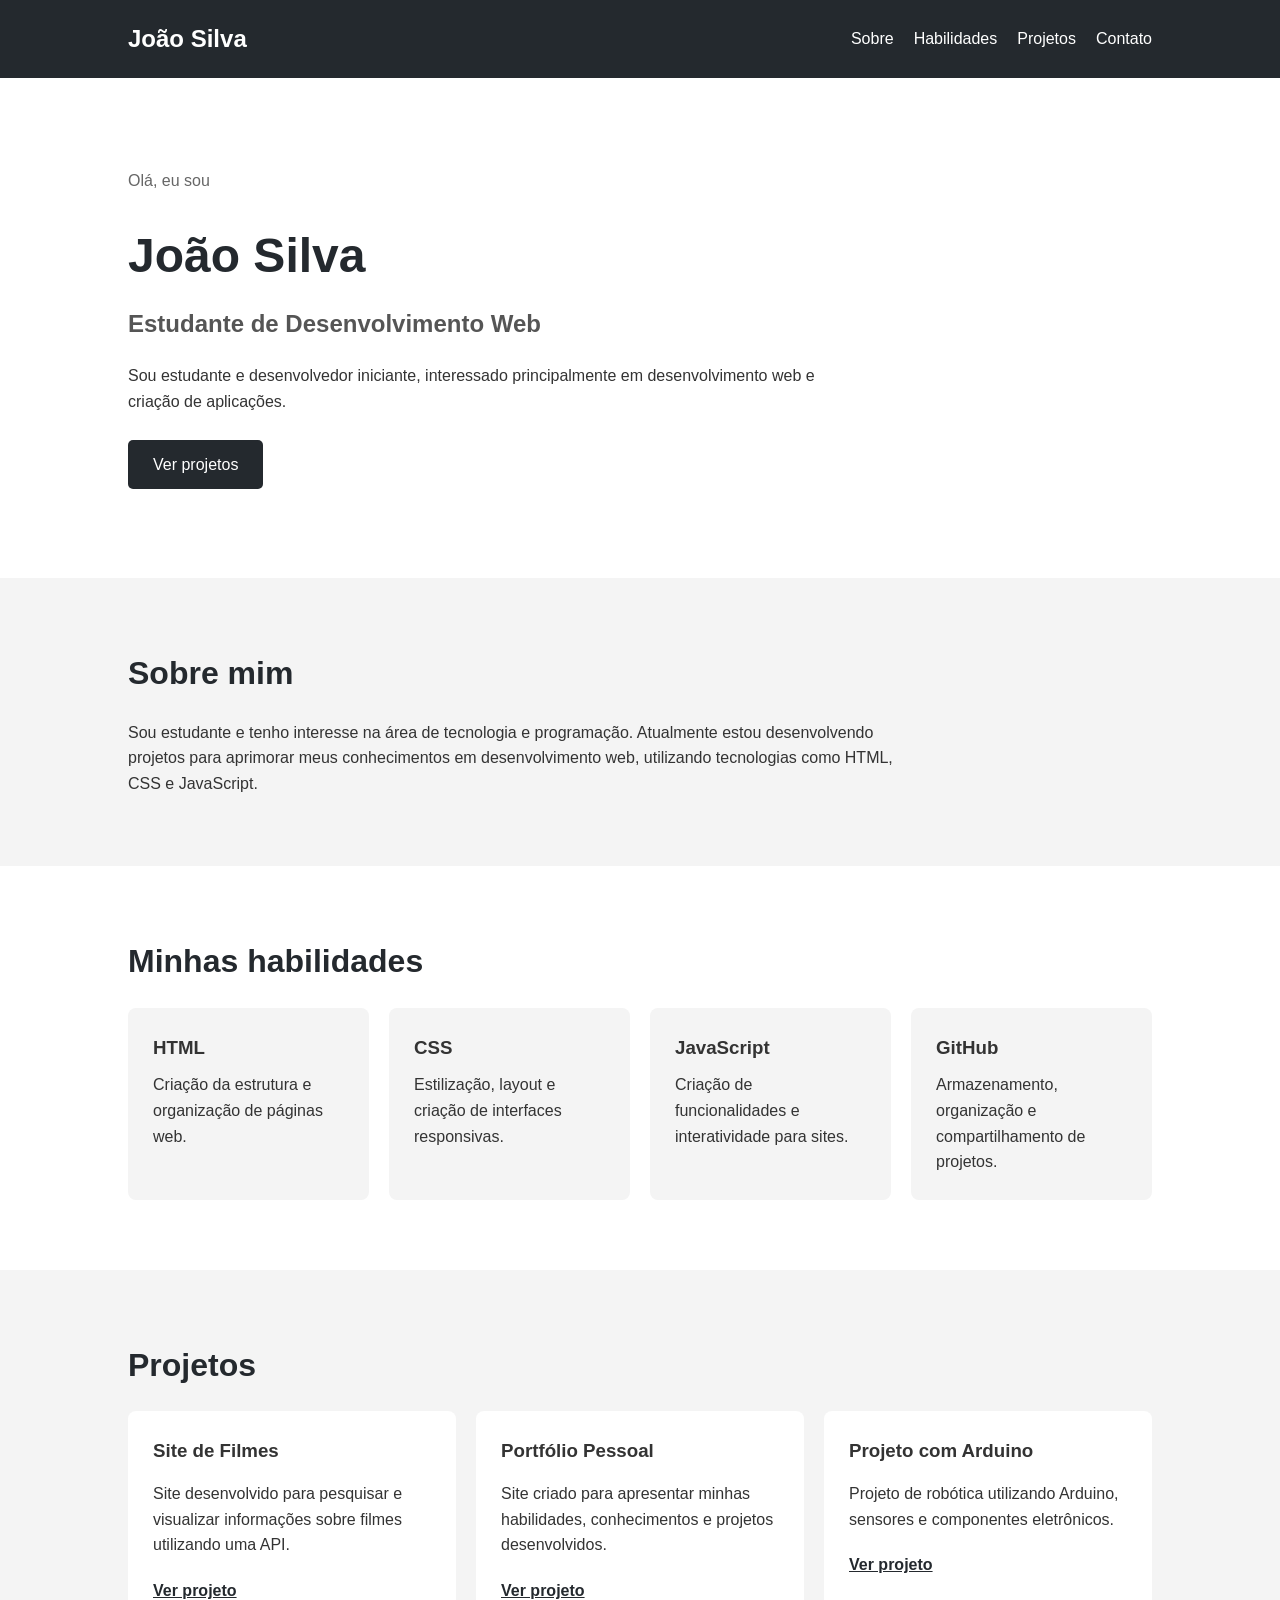
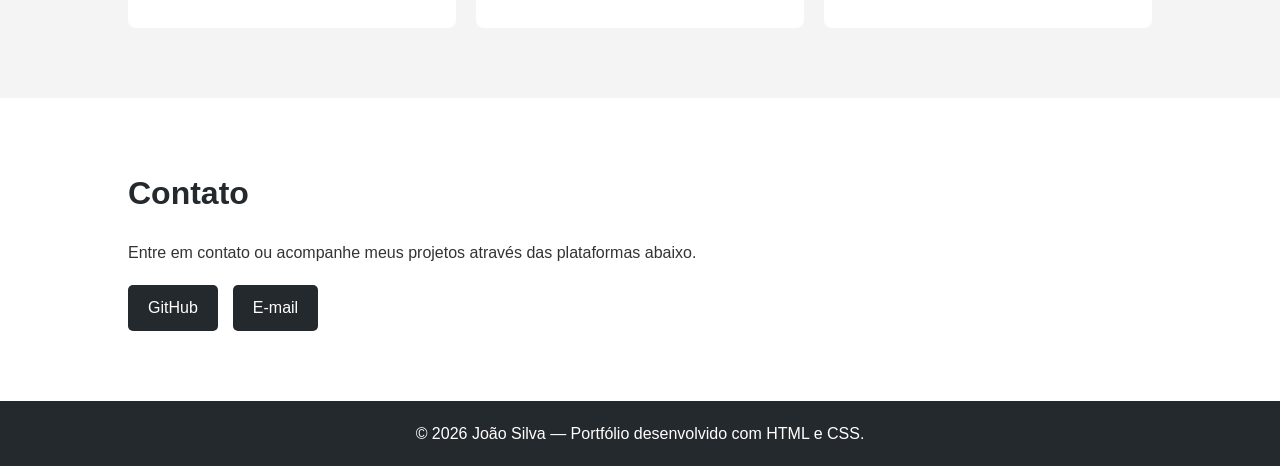
==== index.html @ eccd1149 "Segundo commit" ====
<!DOCTYPE html>
 <html lang="pt-BR"> 
  <head> 
    <meta charset="UTF-8"> 
    <meta name="viewport" content="width=device-width, initial-scale=1.0"> 
    <title>Portfólio | João Silva</title> 
    <link rel="stylesheet" href="style.css"> 
  </head> 
  <body> <!-- MENU --> 
    <header> 
      <nav> 
        <h1>João Silva</h1> 
        <ul> 
          <li>
            <a href="#sobre">Sobre</a>
          </li> 
          <li>
            <a href="#habilidades">Habilidades</a>
          </li> 
          <li>
            <a href="#projetos">Projetos</a>
          </li> 
          <li>
            <a href="#contato">Contato</a>
          </li> 
        </ul> 
      </nav> 
    </header> <!-- APRESENTAÇÃO --> 
    <section class="inicio"> 
      <div> <p class="ola">Olá, eu sou</p> 
        <h2>João Silva</h2> <h3>Estudante de Desenvolvimento Web</h3> 
        <p> Sou estudante e desenvolvedor iniciante, interessado principalmente em desenvolvimento web e criação de aplicações. </p> 
        <a href="#projetos" class="botao"> Ver projetos </a> 
      </div> </section> <!-- SOBRE --> 
      <section id="sobre"> 
        <h2>Sobre mim</h2> 
        <p> Sou estudante e tenho interesse na área de tecnologia e programação. Atualmente estou desenvolvendo projetos para aprimorar meus conhecimentos em desenvolvimento web, utilizando tecnologias como HTML, CSS e JavaScript. </p> 
      </section> <!-- HABILIDADES --> 
      <section id="habilidades"> 
        <h2>Minhas habilidades</h2> 
        <div class="habilidades"> 
          <div class="card"> 
            <h3>HTML</h3> 
            <p> Criação da estrutura e organização de páginas web. </p> 
          </div> 
          <div class="card"> 
            <h3>CSS</h3> 
            <p> Estilização, layout e criação de interfaces responsivas. </p> 
          </div> 
          <div class="card"> 
            <h3>JavaScript</h3> 
            <p> Criação de funcionalidades e interatividade para sites. </p> 
          </div> 
          <div class="card"> 
            <h3>GitHub</h3> 
            <p> Armazenamento, organização e compartilhamento de projetos. </p> 
          </div> 
        </div> 
      </section> <!-- PROJETOS --> 
      <section id="projetos"> 
        <h2>Projetos</h2> 
        <div class="projetos"> 
          <div class="projeto"> 
            <h3>Site de Filmes</h3> 
            <p> Site desenvolvido para pesquisar e visualizar informações sobre filmes utilizando uma API. </p> 
            <a href="#">Ver projeto</a> 
          </div> 
          <div class="projeto"> 
            <h3>Portfólio Pessoal</h3> 
            <p> Site criado para apresentar minhas habilidades, conhecimentos e projetos desenvolvidos. </p> 
            <a href="#">Ver projeto</a> 
          </div> <div class="projeto"> 
            <h3>Projeto com Arduino</h3> 
            <p> Projeto de robótica utilizando Arduino, sensores e componentes eletrônicos. </p> 
            <a href="#">Ver projeto</a> 
          </div> 
        </div> 
      </section> <!-- CONTATO --> 
      <section id="contato"> 
        <h2>Contato</h2> 
        <p> Entre em contato ou acompanhe meus projetos através das plataformas abaixo. </p> 
        <div class="links"> 
          <a href="https://github.com/" target="_blank"> GitHub </a> 
          <a href="mailto:joao@email.com"> E-mail </a> 
        </div> 
      </section> <!-- RODAPÉ --> 
      <footer> 
        <p> © 2026 João Silva — Portfólio desenvolvido com HTML e CSS. </p> 
      </footer> 
    </body> 
    </html>
---- style.css ----
* { margin: 0; padding: 0; box-sizing: border-box; } html { scroll-behavior: smooth; } body { font-family: Arial, sans-serif; background-color: #f4f4f4; color: #333; line-height: 1.6; } /* MENU */ header { background-color: #24292e; color: white; padding: 20px 10%; } nav { display: flex; justify-content: space-between; align-items: center; } nav ul { display: flex; list-style: none; gap: 20px; } nav a { color: white; text-decoration: none; } nav a:hover { text-decoration: underline; } /* SEÇÃO INICIAL */ .inicio { min-height: 500px; display: flex; align-items: center; padding: 60px 10%; background-color: #ffffff; } .inicio div { max-width: 700px; } .ola { color: #666; } .inicio h2 { font-size: 48px; margin: 10px 0; color: #24292e; } .inicio h3 { font-size: 24px; color: #555; margin-bottom: 20px; } .inicio p { margin-bottom: 25px; } /* BOTÃO */ .botao { display: inline-block; background-color: #24292e; color: white; padding: 12px 25px; border-radius: 5px; text-decoration: none; } .botao:hover { background-color: #444; } /* SEÇÕES */ section:not(.inicio) { padding: 70px 10%; } section h2 { font-size: 32px; margin-bottom: 20px; color: #24292e; } /* SOBRE */ #sobre { background-color: #f4f4f4; } #sobre p { max-width: 800px; } /* HABILIDADES */ #habilidades { background-color: white; } .habilidades { display: grid; grid-template-columns: repeat(4, 1fr); gap: 20px; } .card { background-color: #f4f4f4; padding: 25px; border-radius: 8px; } .card h3 { margin-bottom: 10px; } /* PROJETOS */ #projetos { background-color: #f4f4f4; } .projetos { display: grid; grid-template-columns: repeat(3, 1fr); gap: 20px; } .projeto { background-color: white; padding: 25px; border-radius: 8px; } .projeto h3 { margin-bottom: 15px; } .projeto p { margin-bottom: 20px; } .projeto a { color: #24292e; font-weight: bold; } /* CONTATO */ #contato { background-color: white; } .links { margin-top: 20px; display: flex; gap: 15px; } .links a { background-color: #24292e; color: white; padding: 10px 20px; text-decoration: none; border-radius: 5px; } /* RODAPÉ */ footer { text-align: center; background-color: #24292e; color: white; padding: 20px; } /* RESPONSIVIDADE */ @media (max-width: 800px) { nav { flex-direction: column; gap: 15px; } nav ul { flex-wrap: wrap; justify-content: center; } .habilidades { grid-template-columns: repeat(2, 1fr); } .projetos { grid-template-columns: 1fr; } .inicio h2 { font-size: 38px; } } @media (max-width: 500px) { .habilidades { grid-template-columns: 1fr; } .inicio h2 { font-size: 32px; } }
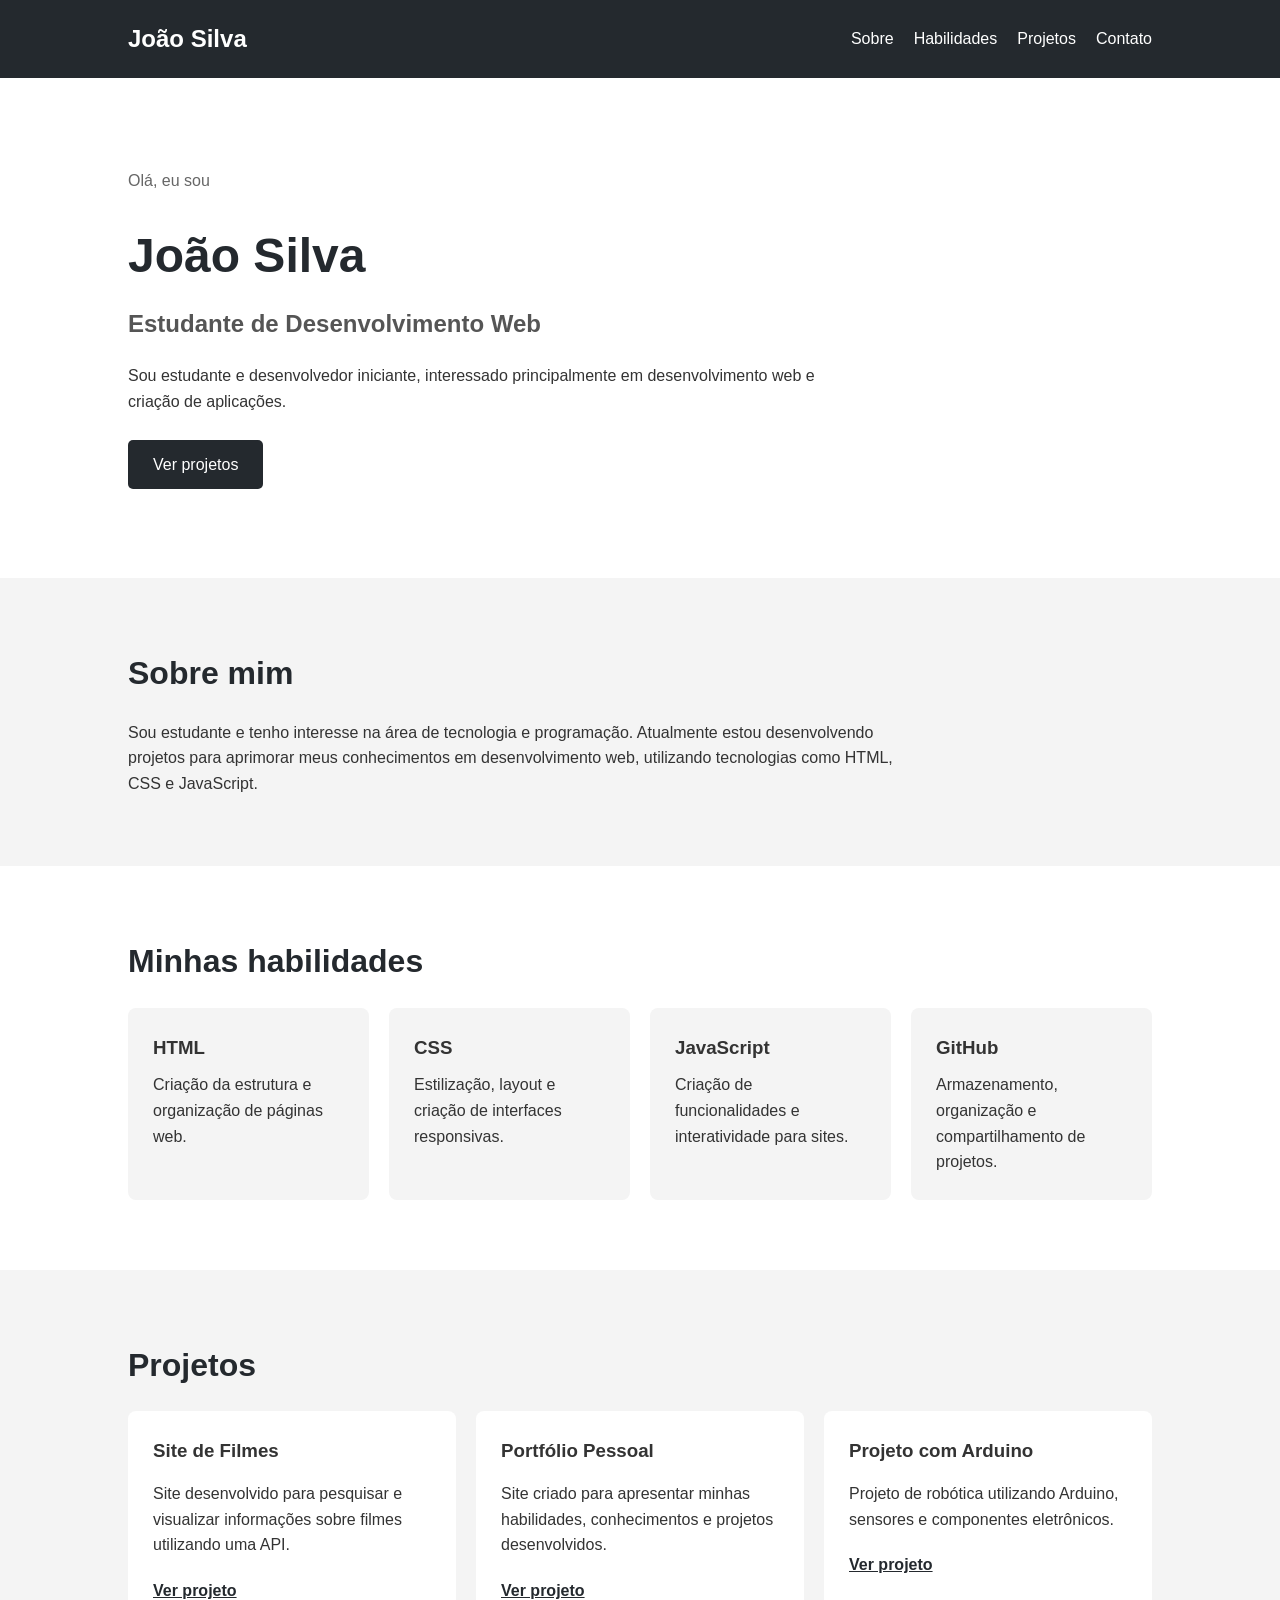
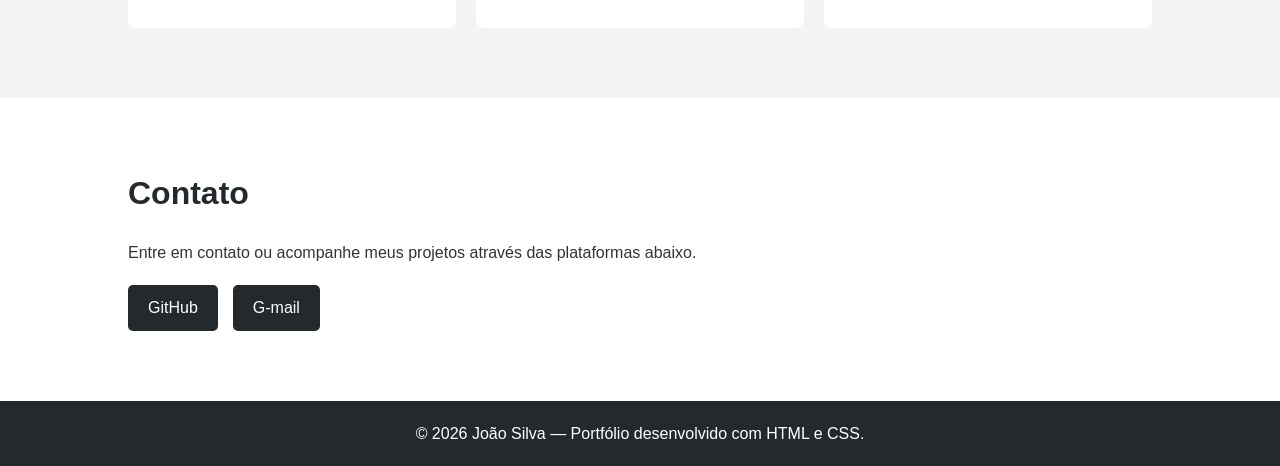
==== commit c71ed19e: "sadasçdasf" ====
--- a/index.html
+++ b/index.html
@@ -81,7 +81,7 @@
         <p> Entre em contato ou acompanhe meus projetos através das plataformas abaixo. </p> 
         <div class="links"> 
           <a href="https://github.com/" target="_blank"> GitHub </a> 
-          <a href="mailto:joao@email.com"> E-mail </a> 
+          <a href="mailto:joao@gmail.com"> G-mail </a> 
         </div> 
       </section> <!-- RODAPÉ --> 
       <footer> 
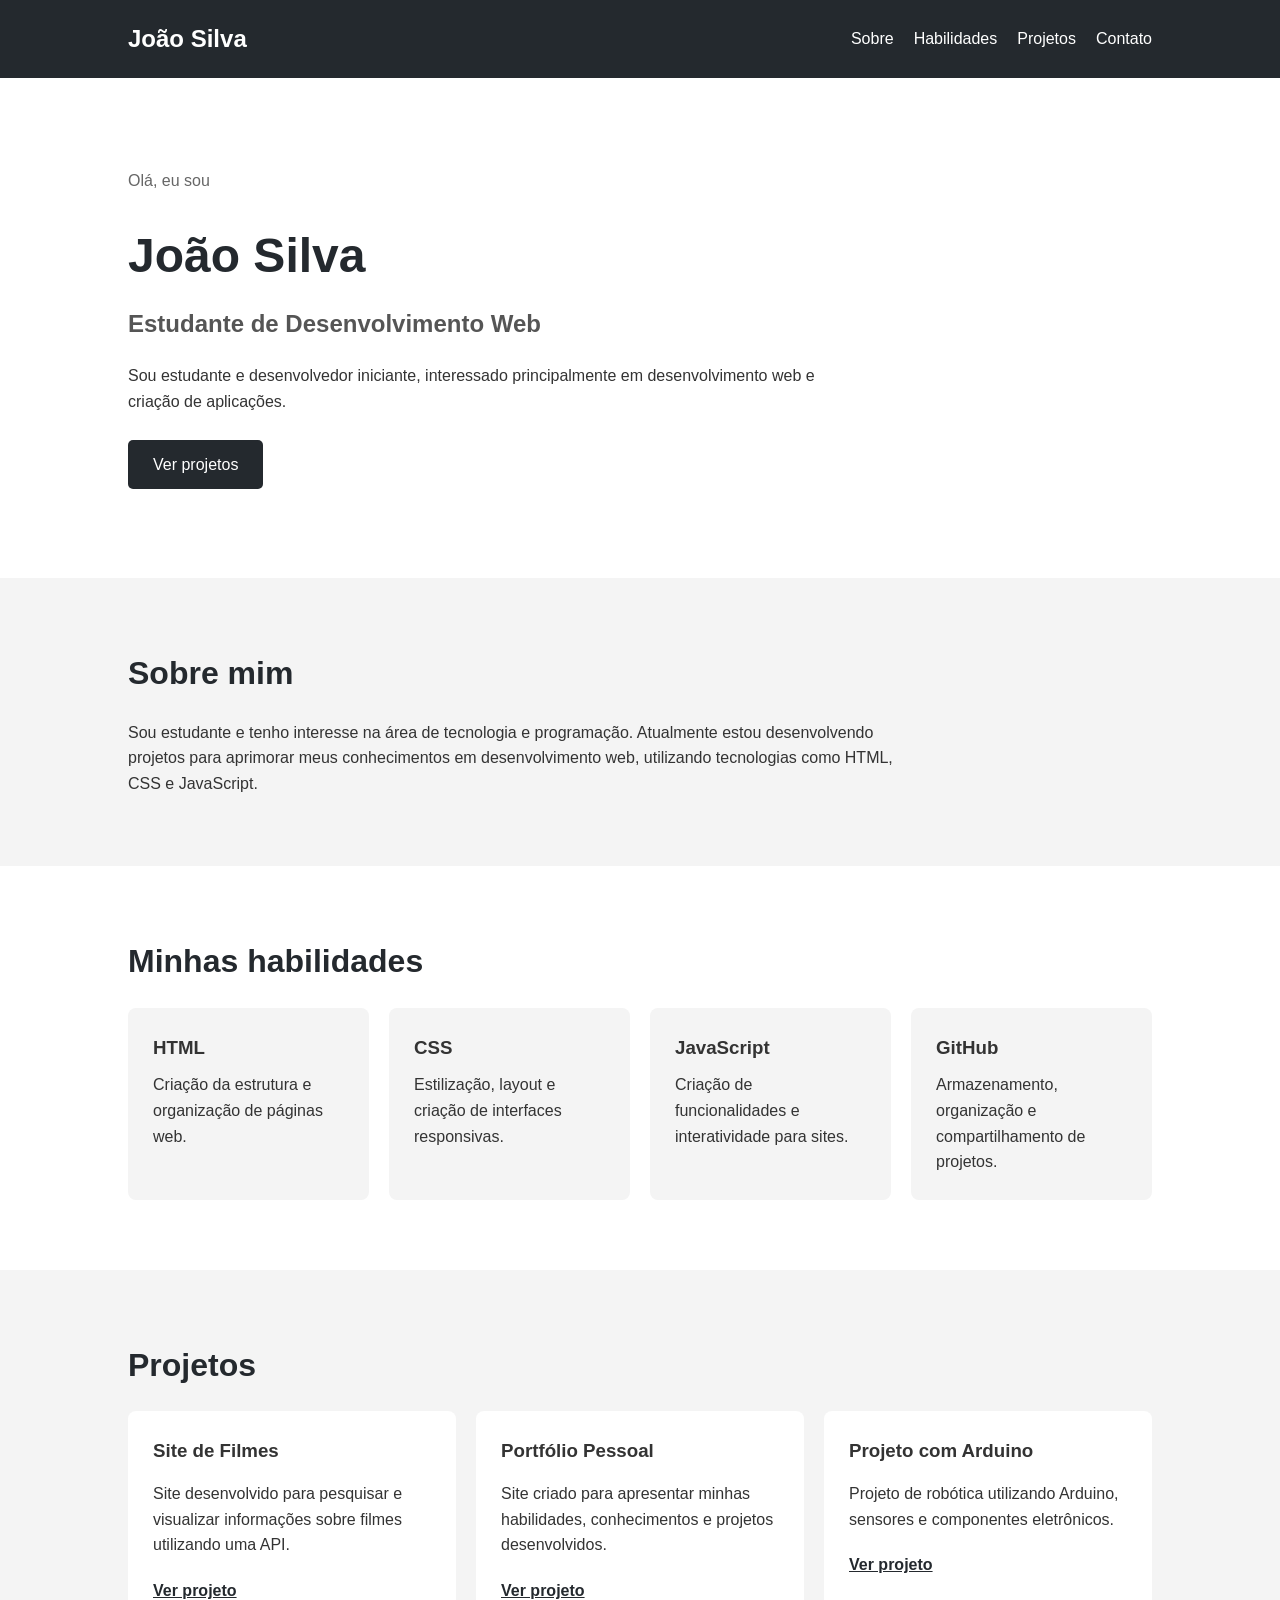
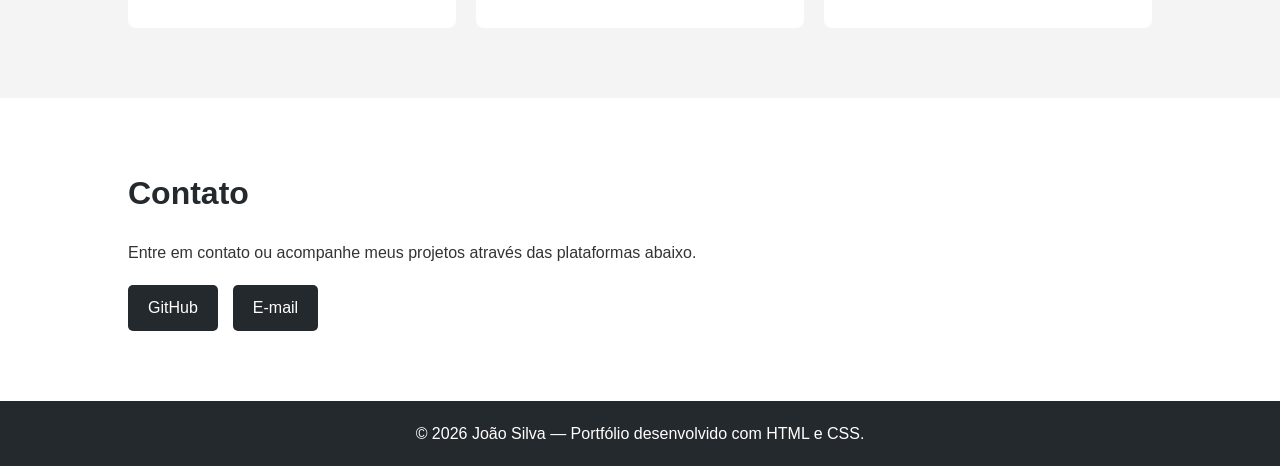
==== commit ce4d1b5e: "commit de teste" ====
--- a/index.html
+++ b/index.html
@@ -81,7 +81,7 @@
         <p> Entre em contato ou acompanhe meus projetos através das plataformas abaixo. </p> 
         <div class="links"> 
           <a href="https://github.com/" target="_blank"> GitHub </a> 
-          <a href="mailto:joao@gmail.com"> G-mail </a> 
+          <a href="mailto:joao@gmail.com"> E-mail </a> 
         </div> 
       </section> <!-- RODAPÉ --> 
       <footer> 
